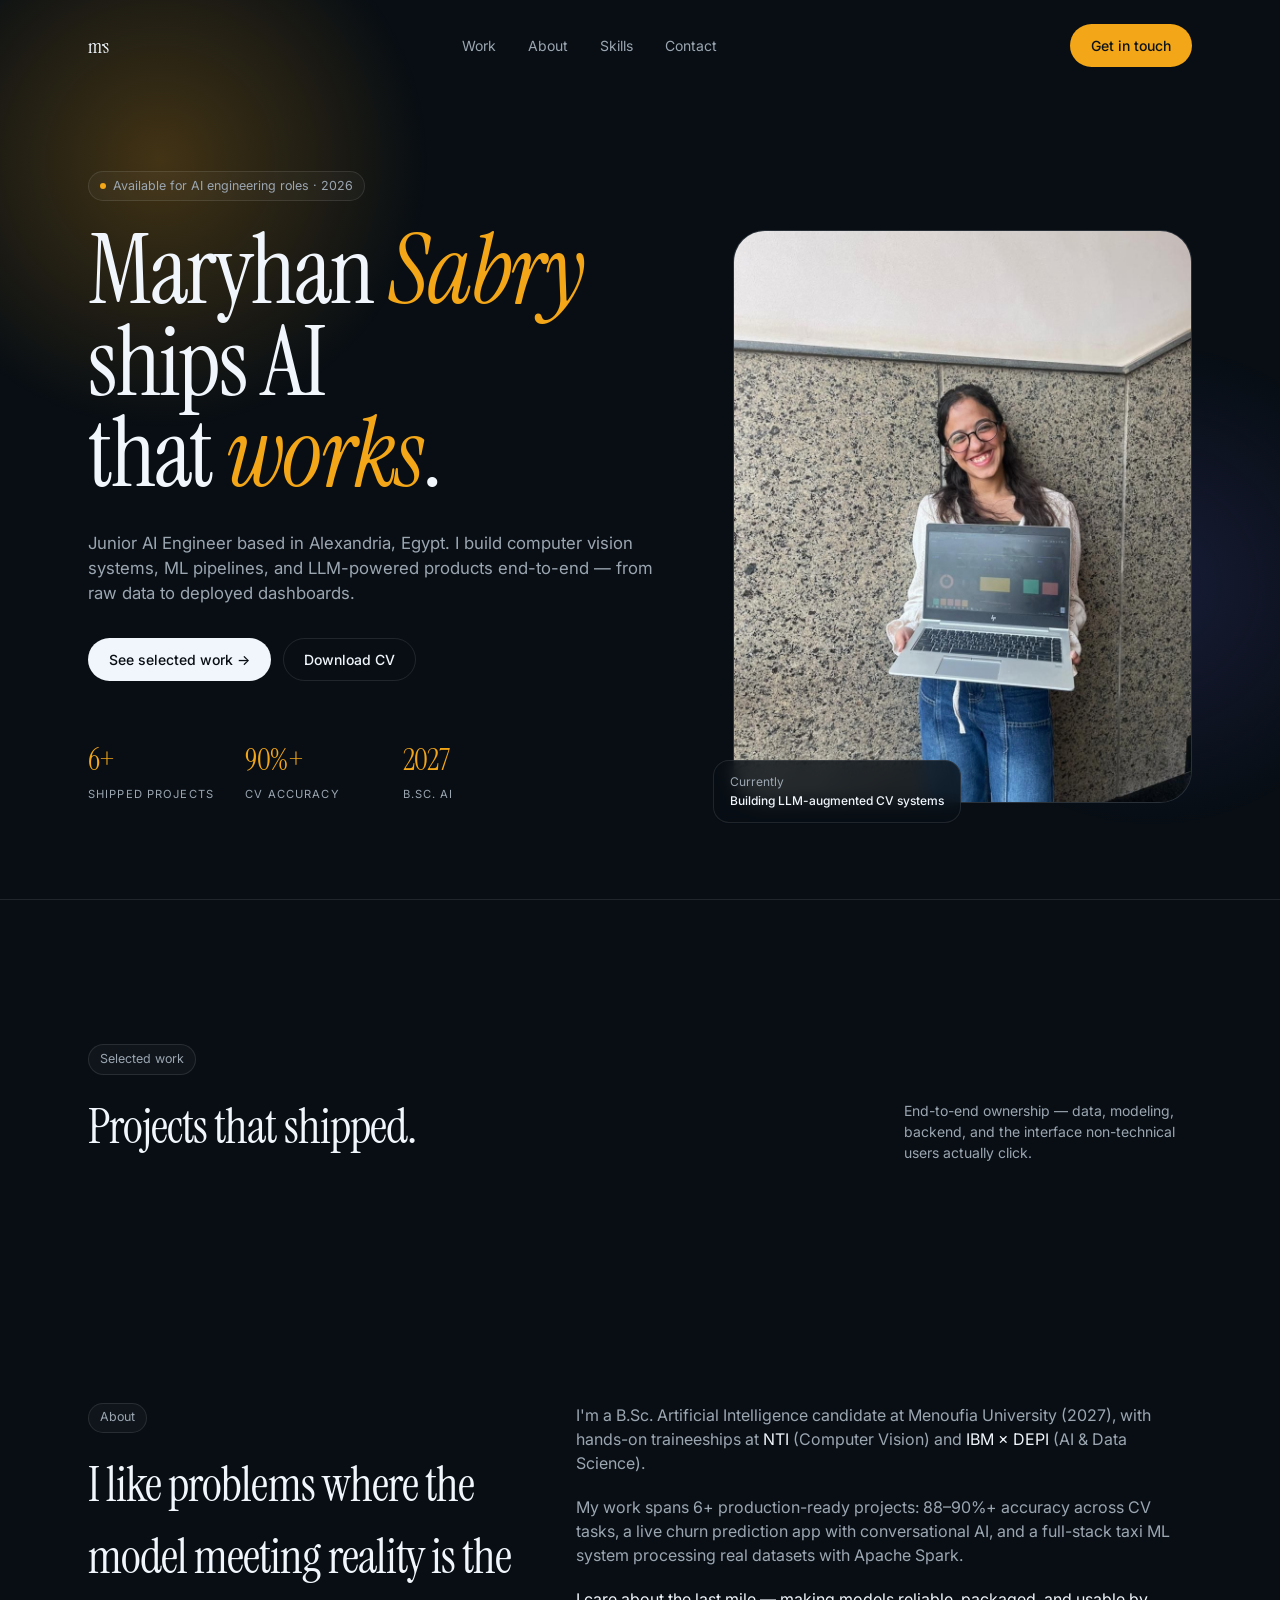
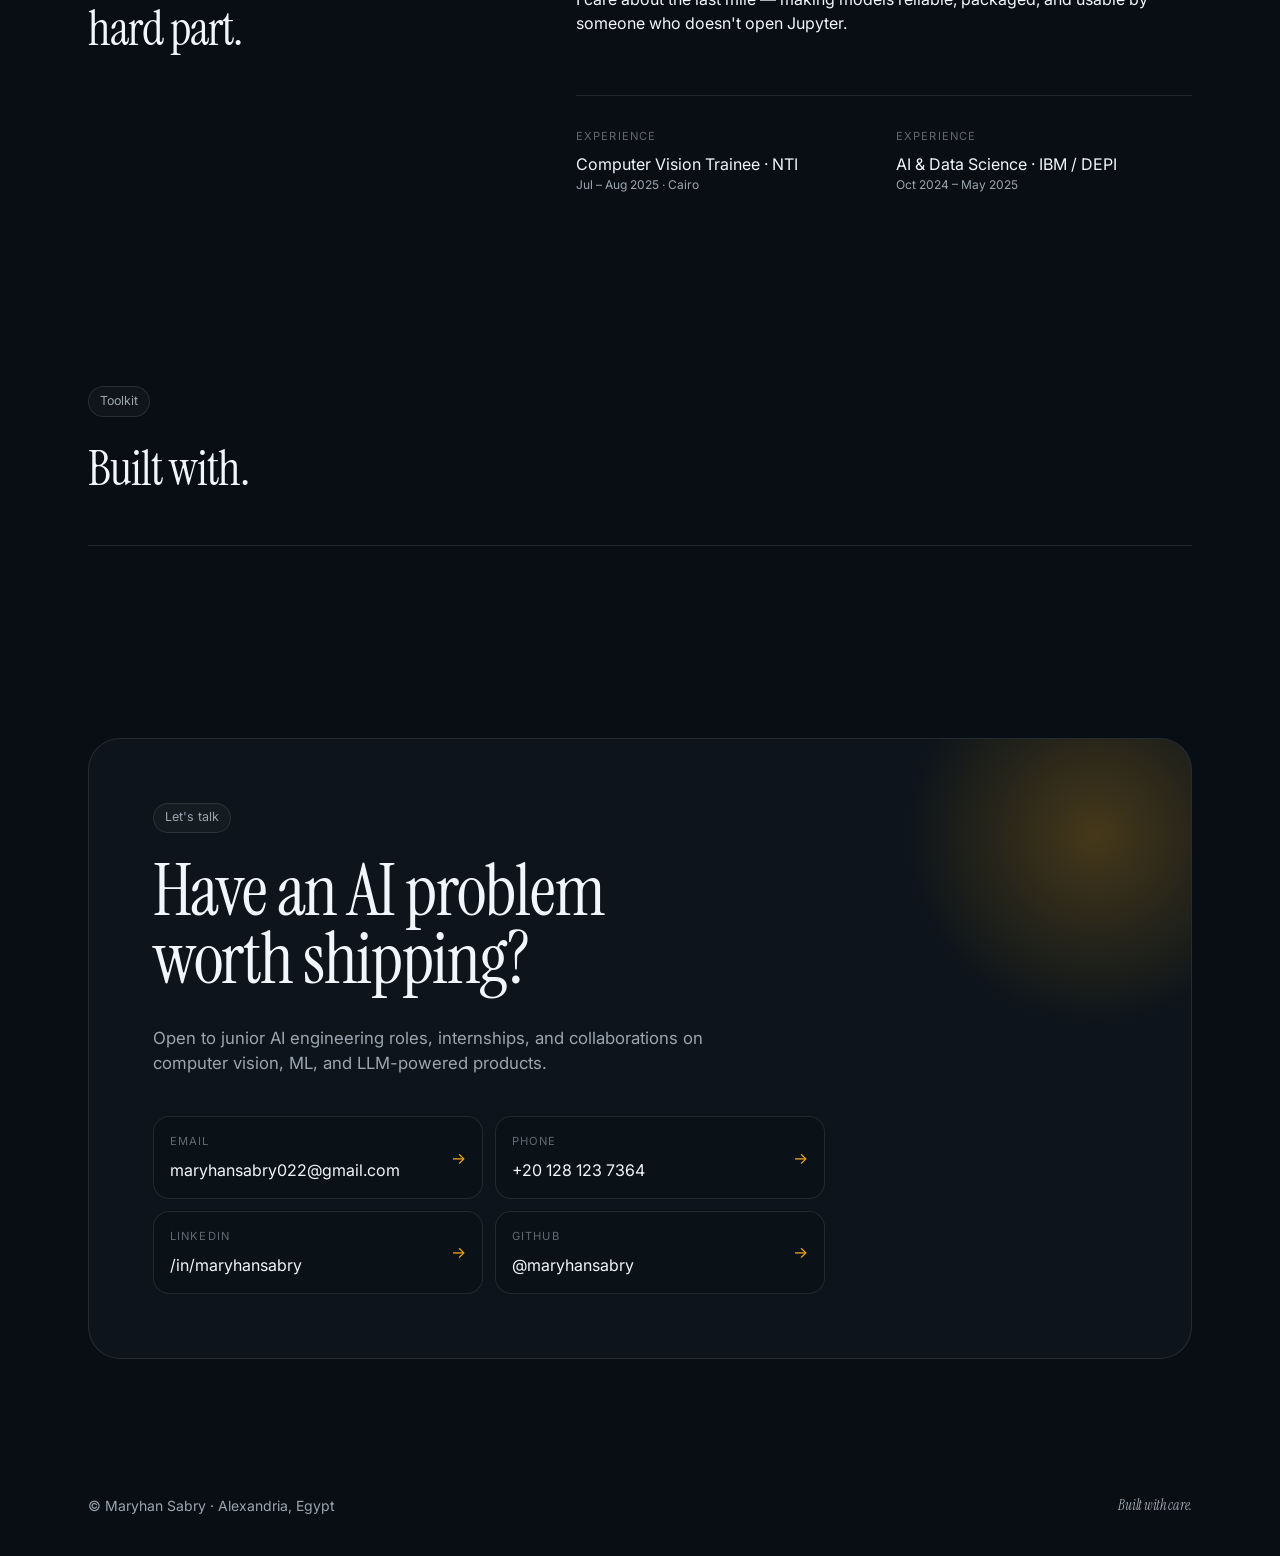
==== index.html @ 32c3037d "Rename index (1).html to index.html" ====
<!DOCTYPE html>
<html lang="en">
<head>
<meta charset="UTF-8" />
<meta name="viewport" content="width=device-width, initial-scale=1" />
<title>Maryhan Sabry — Junior AI Engineer</title>
<meta name="description" content="Portfolio of Maryhan Sabry — Junior AI Engineer. Computer vision, ML pipelines, and LLM-powered applications." />
<link rel="preconnect" href="https://fonts.googleapis.com">
<link rel="preconnect" href="https://fonts.gstatic.com" crossorigin>
<link href="https://fonts.googleapis.com/css2?family=Inter:wght@400;500;600&family=Instrument+Serif:ital@0;1&display=swap" rel="stylesheet">
<link rel="stylesheet" href="styles.css" />
</head>
<body>

<!-- Ambient backdrop -->
<div class="backdrop" aria-hidden="true">
  <div class="glow glow-1"></div>
  <div class="glow glow-2"></div>
</div>

<!-- Nav -->
<header class="nav container">
  <a href="#top" class="logo font-display">m·s</a>
  <nav class="nav-links">
    <a href="#work">Work</a>
    <a href="#about">About</a>
    <a href="#skills">Skills</a>
    <a href="#contact">Contact</a>
  </nav>
  <a href="mailto:maryhansabry022@gmail.com" class="btn btn-accent">Get in touch</a>
</header>

<!-- Hero -->
<section id="top" class="hero container">
  <div class="hero-text">
    <span class="chip"><span class="dot"></span>Available for AI engineering roles · 2026</span>
    <h1 class="font-display display">
      Maryhan <em>Sabry</em><br />
      ships AI<br />
      that <em>works</em>.
    </h1>
    <p class="lead">
      Junior AI Engineer based in Alexandria, Egypt. I build computer vision systems,
      ML pipelines, and LLM-powered products end-to-end — from raw data to deployed dashboards.
    </p>
    <div class="cta-row">
      <a href="#work" class="btn btn-dark">See selected work →</a>
      <a href="#contact" class="btn btn-ghost">Download CV</a>
    </div>
    <dl class="stats">
      <div><dt class="font-display">6+</dt><dd>shipped projects</dd></div>
      <div><dt class="font-display">90%+</dt><dd>CV accuracy</dd></div>
      <div><dt class="font-display">2027</dt><dd>B.Sc. AI</dd></div>
    </dl>
  </div>

  <div class="hero-photo">
    <div class="photo-frame grain">
      <img src="maryhan.jpg" alt="Maryhan Sabry" />
    </div>
    <div class="photo-badge">
      <div class="muted">Currently</div>
      <div class="badge-title">Building LLM-augmented CV systems</div>
    </div>
  </div>
</section>

<!-- Marquee -->
<div class="marquee-wrap hairline">
  <div class="marquee font-display" id="marquee"></div>
</div>

<!-- Work -->
<section id="work" class="container section">
  <div class="section-head">
    <div>
      <div class="chip">Selected work</div>
      <h2 class="font-display h2">Projects that shipped.</h2>
    </div>
    <p class="section-aside">End-to-end ownership — data, modeling, backend, and the interface non-technical users actually click.</p>
  </div>
  <div class="grid-projects" id="projects"></div>
</section>

<!-- About -->
<section id="about" class="container section">
  <div class="about-grid">
    <div>
      <div class="chip">About</div>
      <h2 class="font-display h2">I like problems where the model meeting reality is the hard part.</h2>
    </div>
    <div class="about-text">
      <p>I'm a B.Sc. Artificial Intelligence candidate at Menoufia University (2027), with hands-on traineeships at <span class="fg">NTI</span> (Computer Vision) and <span class="fg">IBM × DEPI</span> (AI &amp; Data Science).</p>
      <p>My work spans 6+ production-ready projects: 88–90%+ accuracy across CV tasks, a live churn prediction app with conversational AI, and a full-stack taxi ML system processing real datasets with Apache Spark.</p>
      <p class="fg">I care about the last mile — making models reliable, packaged, and usable by someone who doesn't open Jupyter.</p>
      <div class="hairline exp-grid">
        <div>
          <div class="kicker">Experience</div>
          <div class="fg mt">Computer Vision Trainee · NTI</div>
          <div class="muted small">Jul – Aug 2025 · Cairo</div>
        </div>
        <div>
          <div class="kicker">Experience</div>
          <div class="fg mt">AI &amp; Data Science · IBM / DEPI</div>
          <div class="muted small">Oct 2024 – May 2025</div>
        </div>
      </div>
    </div>
  </div>
</section>

<!-- Skills -->
<section id="skills" class="container section">
  <div class="chip">Toolkit</div>
  <h2 class="font-display h2">Built with.</h2>
  <div class="hairline skills-list" id="skills-list"></div>
</section>

<!-- Contact -->
<section id="contact" class="container section">
  <div class="contact-card">
    <div class="glow glow-contact" aria-hidden="true"></div>
    <div class="contact-inner">
      <div class="chip">Let's talk</div>
      <h2 class="font-display display-sm">Have an AI problem<br />worth shipping?</h2>
      <p class="lead">Open to junior AI engineering roles, internships, and collaborations on computer vision, ML, and LLM-powered products.</p>
      <div class="contact-grid">
        <a href="mailto:maryhansabry022@gmail.com" class="contact-item">
          <div><div class="kicker">Email</div><div class="mt fg">maryhansabry022@gmail.com</div></div><span class="arrow">→</span>
        </a>
        <a href="tel:+201281237364" class="contact-item">
          <div><div class="kicker">Phone</div><div class="mt fg">+20 128 123 7364</div></div><span class="arrow">→</span>
        </a>
        <a href="#" class="contact-item">
          <div><div class="kicker">LinkedIn</div><div class="mt fg">/in/maryhansabry</div></div><span class="arrow">→</span>
        </a>
        <a href="#" class="contact-item">
          <div><div class="kicker">GitHub</div><div class="mt fg">@maryhansabry</div></div><span class="arrow">→</span>
        </a>
      </div>
    </div>
  </div>
</section>

<footer class="container footer">
  <div id="year-line">© Maryhan Sabry · Alexandria, Egypt</div>
  <div class="font-display"><em>Built with care.</em></div>
</footer>

<script src="script.js"></script>
</body>
</html>
---- styles.css ----
:root {
  --background: oklch(0.16 0.015 250);
  --surface: oklch(0.21 0.02 250);
  --foreground: oklch(0.97 0.01 250);
  --muted: oklch(0.27 0.02 250);
  --muted-foreground: oklch(0.72 0.02 250);
  --accent: oklch(0.78 0.16 75);
  --accent-foreground: oklch(0.18 0.02 250);
  --border: oklch(1 0 0 / 10%);
  --font-display: "Instrument Serif", ui-serif, Georgia, serif;
  --font-sans: "Inter", ui-sans-serif, system-ui, sans-serif;
}

* { box-sizing: border-box; margin: 0; padding: 0; border-color: var(--border); }
html { scroll-behavior: smooth; }
body {
  background: var(--background);
  color: var(--foreground);
  font-family: var(--font-sans);
  -webkit-font-smoothing: antialiased;
  font-size: 16px;
  line-height: 1.5;
  overflow-x: hidden;
}
a { color: inherit; text-decoration: none; }
img { display: block; max-width: 100%; }
em { font-style: italic; }
::selection { background: var(--accent); color: var(--accent-foreground); }

.font-display { font-family: var(--font-display); font-weight: 400; letter-spacing: -0.02em; }
.fg { color: var(--foreground); }
.muted { color: var(--muted-foreground); }
.small { font-size: 0.75rem; }
.mt { margin-top: 0.5rem; }
.kicker { font-size: 0.7rem; text-transform: uppercase; letter-spacing: 0.1em; color: oklch(0.72 0.02 250 / 0.6); }
.hairline { border-top: 1px solid var(--border); }

.container { max-width: 72rem; margin: 0 auto; padding-left: 1.5rem; padding-right: 1.5rem; }

/* Backdrop glows */
.backdrop { position: fixed; inset: 0; z-index: -1; pointer-events: none; }
.glow { position: absolute; border-radius: 9999px; }
.glow-1 {
  top: -10rem; left: -10rem; width: 40rem; height: 40rem;
  background: radial-gradient(60% 60% at 50% 50%, oklch(0.78 0.16 75 / 0.25), transparent 70%);
}
.glow-2 {
  top: 33%; right: -10rem; width: 36rem; height: 36rem;
  background: radial-gradient(60% 60% at 50% 50%, oklch(0.55 0.18 280 / 0.18), transparent 70%);
}

/* Nav */
.nav { display: flex; align-items: center; justify-content: space-between; padding-top: 1.5rem; padding-bottom: 1.5rem; }
.logo { font-size: 1.25rem; }
.nav-links { display: none; gap: 2rem; font-size: 0.875rem; color: var(--muted-foreground); }
.nav-links a:hover { color: var(--foreground); transition: color .2s; }
@media (min-width: 768px) { .nav-links { display: flex; } }

/* Buttons */
.btn { display: inline-flex; align-items: center; gap: .4rem; padding: 0.625rem 1.25rem; border-radius: 9999px; font-size: 0.875rem; font-weight: 500; transition: all .2s; border: 1px solid transparent; cursor: pointer; }
.btn-accent { background: var(--accent); color: var(--accent-foreground); }
.btn-accent:hover { opacity: 0.9; }
.btn-dark { background: var(--foreground); color: var(--background); }
.btn-dark:hover { opacity: 0.9; }
.btn-ghost { border-color: var(--border); color: var(--foreground); }
.btn-ghost:hover { background: var(--muted); }

/* Chip */
.chip {
  display: inline-flex; align-items: center; gap: 0.4rem;
  padding: 0.3rem 0.7rem; border: 1px solid var(--border);
  border-radius: 9999px; font-size: 0.78rem; color: var(--muted-foreground);
  background: oklch(1 0 0 / 3%);
}
.dot { width: 6px; height: 6px; border-radius: 9999px; background: var(--accent); }

/* Hero */
.hero { display: grid; gap: 3rem; padding-top: 3rem; padding-bottom: 6rem; }
@media (min-width: 768px) {
  .hero { grid-template-columns: 1.3fr 1fr; align-items: end; padding-top: 5rem; }
}
.display {
  font-size: clamp(3rem, 8vw, 6rem);
  line-height: 0.95;
  margin-top: 1.5rem;
}
.display em { color: var(--accent); }
.display-sm { font-size: clamp(2.5rem, 6vw, 4.5rem); line-height: 0.95; margin-top: 1.5rem; }
.lead { margin-top: 2rem; max-width: 36rem; font-size: 1.05rem; color: var(--muted-foreground); }
.cta-row { display: flex; flex-wrap: wrap; gap: 0.75rem; margin-top: 2rem; }
.stats { display: grid; grid-template-columns: repeat(3, 1fr); gap: 1.5rem; margin-top: 3.5rem; max-width: 28rem; }
.stats dt { font-size: 1.875rem; color: var(--accent); }
.stats dd { margin-top: 0.25rem; font-size: 0.7rem; text-transform: uppercase; letter-spacing: 0.1em; color: var(--muted-foreground); }

/* Hero photo */
.hero-photo { position: relative; }
.photo-frame {
  position: relative; overflow: hidden;
  border-radius: 2rem; border: 1px solid var(--border);
  background: var(--surface);
}
.photo-frame img { aspect-ratio: 4 / 5; width: 100%; object-fit: cover; }
.grain::before {
  content: ""; position: absolute; inset: 0;
  background-image: url("data:image/svg+xml;utf8,<svg xmlns='http://www.w3.org/2000/svg' width='160' height='160'><filter id='n'><feTurbulence type='fractalNoise' baseFrequency='0.9' numOctaves='2'/><feColorMatrix values='0 0 0 0 0  0 0 0 0 0  0 0 0 0 0  0 0 0 0.6 0'/></filter><rect width='100%25' height='100%25' filter='url(%23n)' opacity='0.5'/></svg>");
  opacity: 0.06; pointer-events: none; mix-blend-mode: overlay;
}
.photo-badge {
  position: absolute; bottom: -1.25rem; left: -1.25rem;
  border: 1px solid var(--border); border-radius: 1rem;
  background: oklch(0.16 0.015 250 / 0.8); backdrop-filter: blur(8px);
  padding: 0.75rem 1rem; font-size: 0.75rem;
}
.badge-title { margin-top: 0.1rem; font-weight: 500; }

/* Marquee */
.marquee-wrap { overflow: hidden; padding: 1.5rem 0; }
.marquee { display: flex; gap: 3rem; width: max-content; white-space: nowrap; font-size: 1.5rem; color: var(--muted-foreground); animation: marquee 40s linear infinite; }
.marquee .sep { color: var(--accent); }
@keyframes marquee { from { transform: translateX(0); } to { transform: translateX(-50%); } }

/* Sections */
.section { padding-top: 6rem; padding-bottom: 6rem; }
.h2 { font-size: clamp(2rem, 4vw, 3rem); margin-top: 1rem; }
.section-head { display: flex; align-items: flex-end; justify-content: space-between; gap: 2rem; }
.section-aside { display: none; max-width: 18rem; font-size: 0.875rem; color: var(--muted-foreground); }
@media (min-width: 768px) { .section-aside { display: block; } }

/* Projects */
.grid-projects { display: grid; gap: 1rem; margin-top: 3rem; }
@media (min-width: 768px) { .grid-projects { grid-template-columns: 1fr 1fr; } }
.project {
  position: relative; overflow: hidden; border-radius: 1.5rem;
  border: 1px solid var(--border); background: oklch(0.21 0.02 250 / 0.6);
  padding: 1.75rem; transition: all .25s;
}
.project:hover { border-color: oklch(0.78 0.16 75 / 0.4); background: var(--surface); }
.project-head { display: flex; align-items: flex-start; justify-content: space-between; gap: 1rem; }
.project-num { font-family: var(--font-display); font-size: 1.875rem; color: oklch(0.72 0.02 250 / 0.4); }
.project-title { font-family: var(--font-display); letter-spacing: -0.02em; margin-top: 1.5rem; font-size: 1.5rem; line-height: 1.3; }
.project-blurb { margin-top: 0.75rem; font-size: 0.875rem; color: var(--muted-foreground); }
.stack { display: flex; flex-wrap: wrap; gap: 0.5rem; margin-top: 1.5rem; }
.stack span { background: var(--muted); border-radius: 0.375rem; padding: 0.25rem 0.5rem; font-size: 11px; text-transform: uppercase; letter-spacing: 0.08em; color: var(--muted-foreground); }

/* About */
.about-grid { display: grid; gap: 3rem; }
@media (min-width: 768px) { .about-grid { grid-template-columns: 1fr 1.4fr; } }
.about-text { display: flex; flex-direction: column; gap: 1.25rem; color: var(--muted-foreground); }
.exp-grid { display: grid; grid-template-columns: 1fr 1fr; gap: 1.5rem; padding-top: 2rem; margin-top: 2.5rem; }

/* Skills */
.skills-list { margin-top: 2.5rem; }
.skill-row { display: grid; gap: 1rem; padding: 1.5rem 0; border-bottom: 1px solid var(--border); }
.skill-row:last-child { border-bottom: none; }
@media (min-width: 768px) { .skill-row { grid-template-columns: 220px 1fr; align-items: center; } }
.skill-cat { font-family: var(--font-display); font-size: 1.25rem; }
.skill-tags { display: flex; flex-wrap: wrap; gap: 0.5rem; }
.skill-tags span { border: 1px solid var(--border); border-radius: 9999px; padding: 0.25rem 0.75rem; font-size: 0.875rem; color: var(--muted-foreground); transition: all .2s; }
.skill-tags span:hover { border-color: oklch(0.78 0.16 75 / 0.5); color: var(--foreground); }

/* Contact */
.contact-card { position: relative; overflow: hidden; border-radius: 2rem; border: 1px solid var(--border); background: oklch(0.21 0.02 250 / 0.6); padding: 2.5rem; }
@media (min-width: 768px) { .contact-card { padding: 4rem; } }
.glow-contact { top: -8rem; right: -8rem; width: 28rem; height: 28rem; background: radial-gradient(60% 60% at 50% 50%, oklch(0.78 0.16 75 / 0.25), transparent 70%); position: absolute; border-radius: 9999px; }
.contact-inner { position: relative; }
.contact-grid { display: grid; gap: 0.75rem; margin-top: 2.5rem; max-width: 42rem; }
@media (min-width: 640px) { .contact-grid { grid-template-columns: 1fr 1fr; } }
.contact-item { display: flex; align-items: center; justify-content: space-between; border: 1px solid var(--border); border-radius: 1rem; padding: 1rem; background: oklch(0.16 0.015 250 / 0.4); transition: all .2s; }
.contact-item:hover { border-color: oklch(0.78 0.16 75 / 0.5); }
.contact-item .arrow { color: var(--accent); transition: transform .2s; }
.contact-item:hover .arrow { transform: translateX(4px); }

/* Footer */
.footer { display: flex; flex-direction: column; align-items: flex-start; justify-content: space-between; gap: 1rem; padding-top: 2.5rem; padding-bottom: 2.5rem; font-size: 0.875rem; color: var(--muted-foreground); }
@media (min-width: 768px) { .footer { flex-direction: row; align-items: center; } }
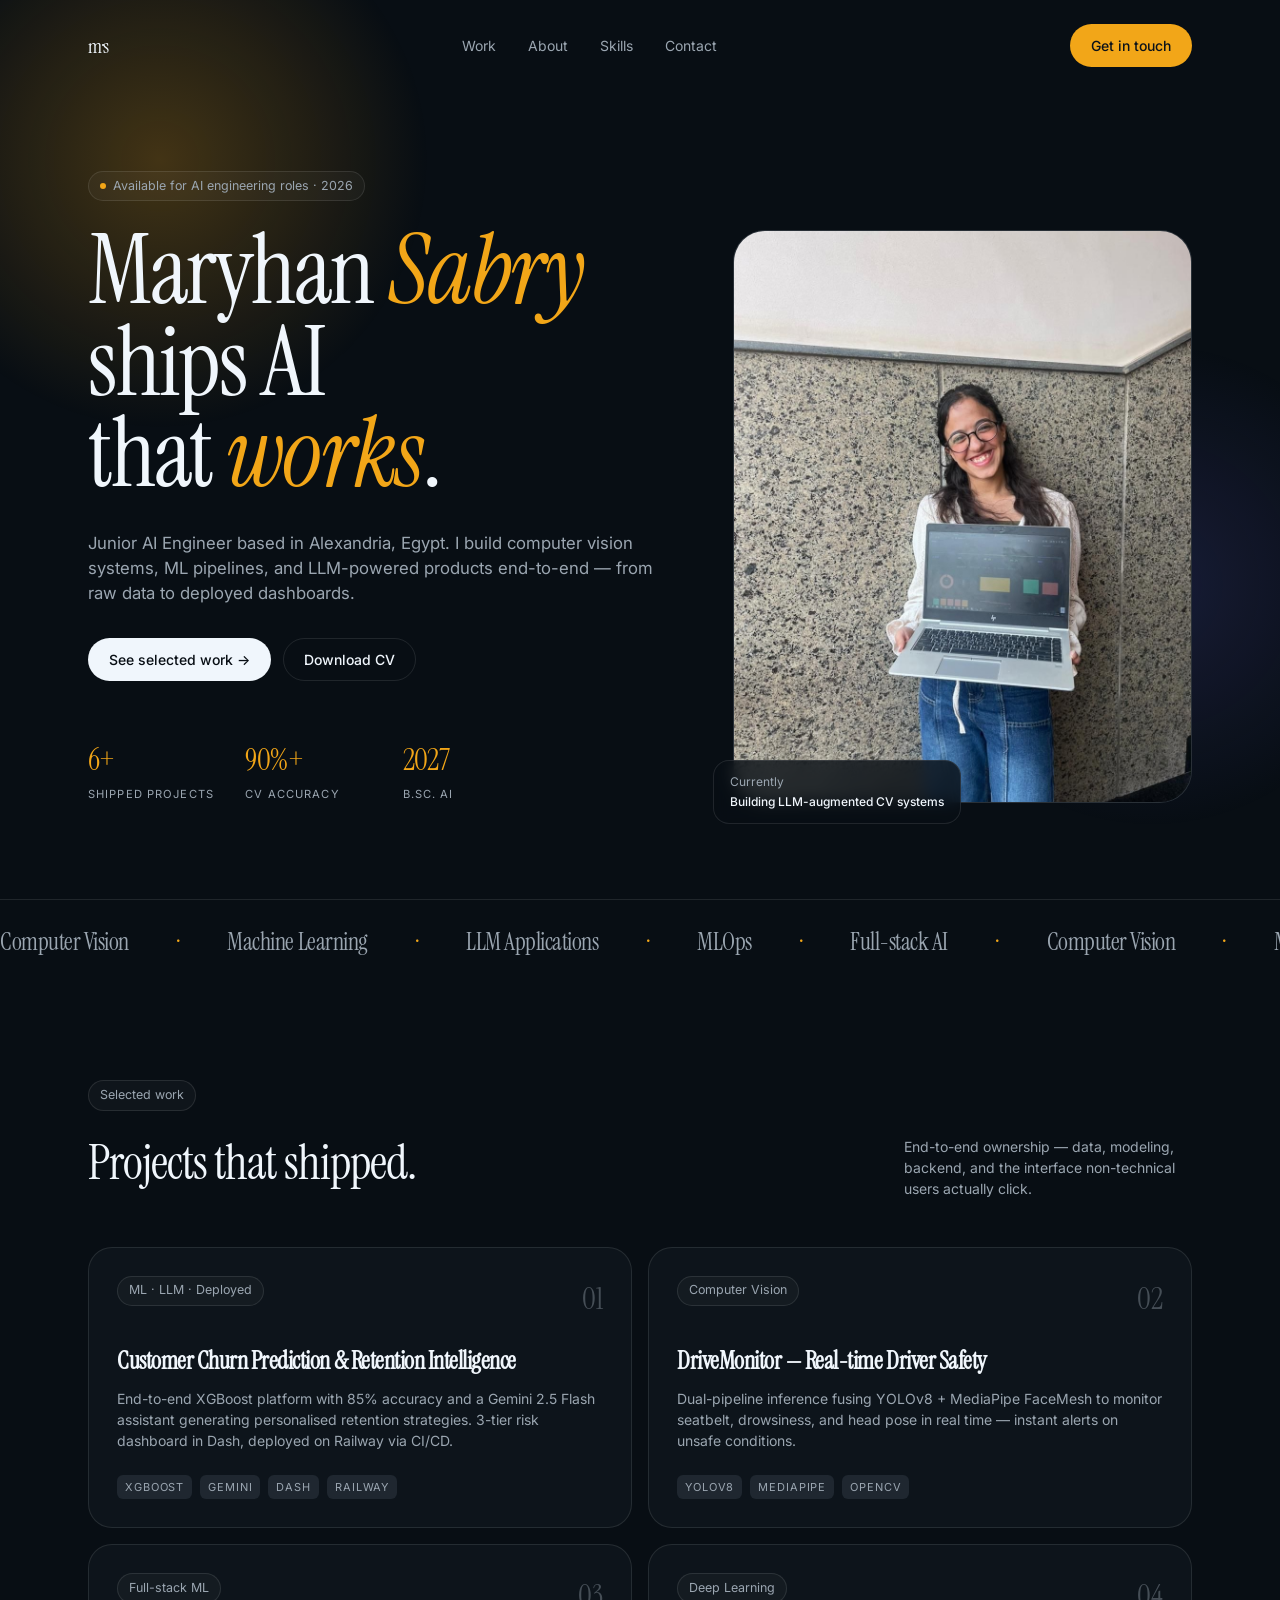
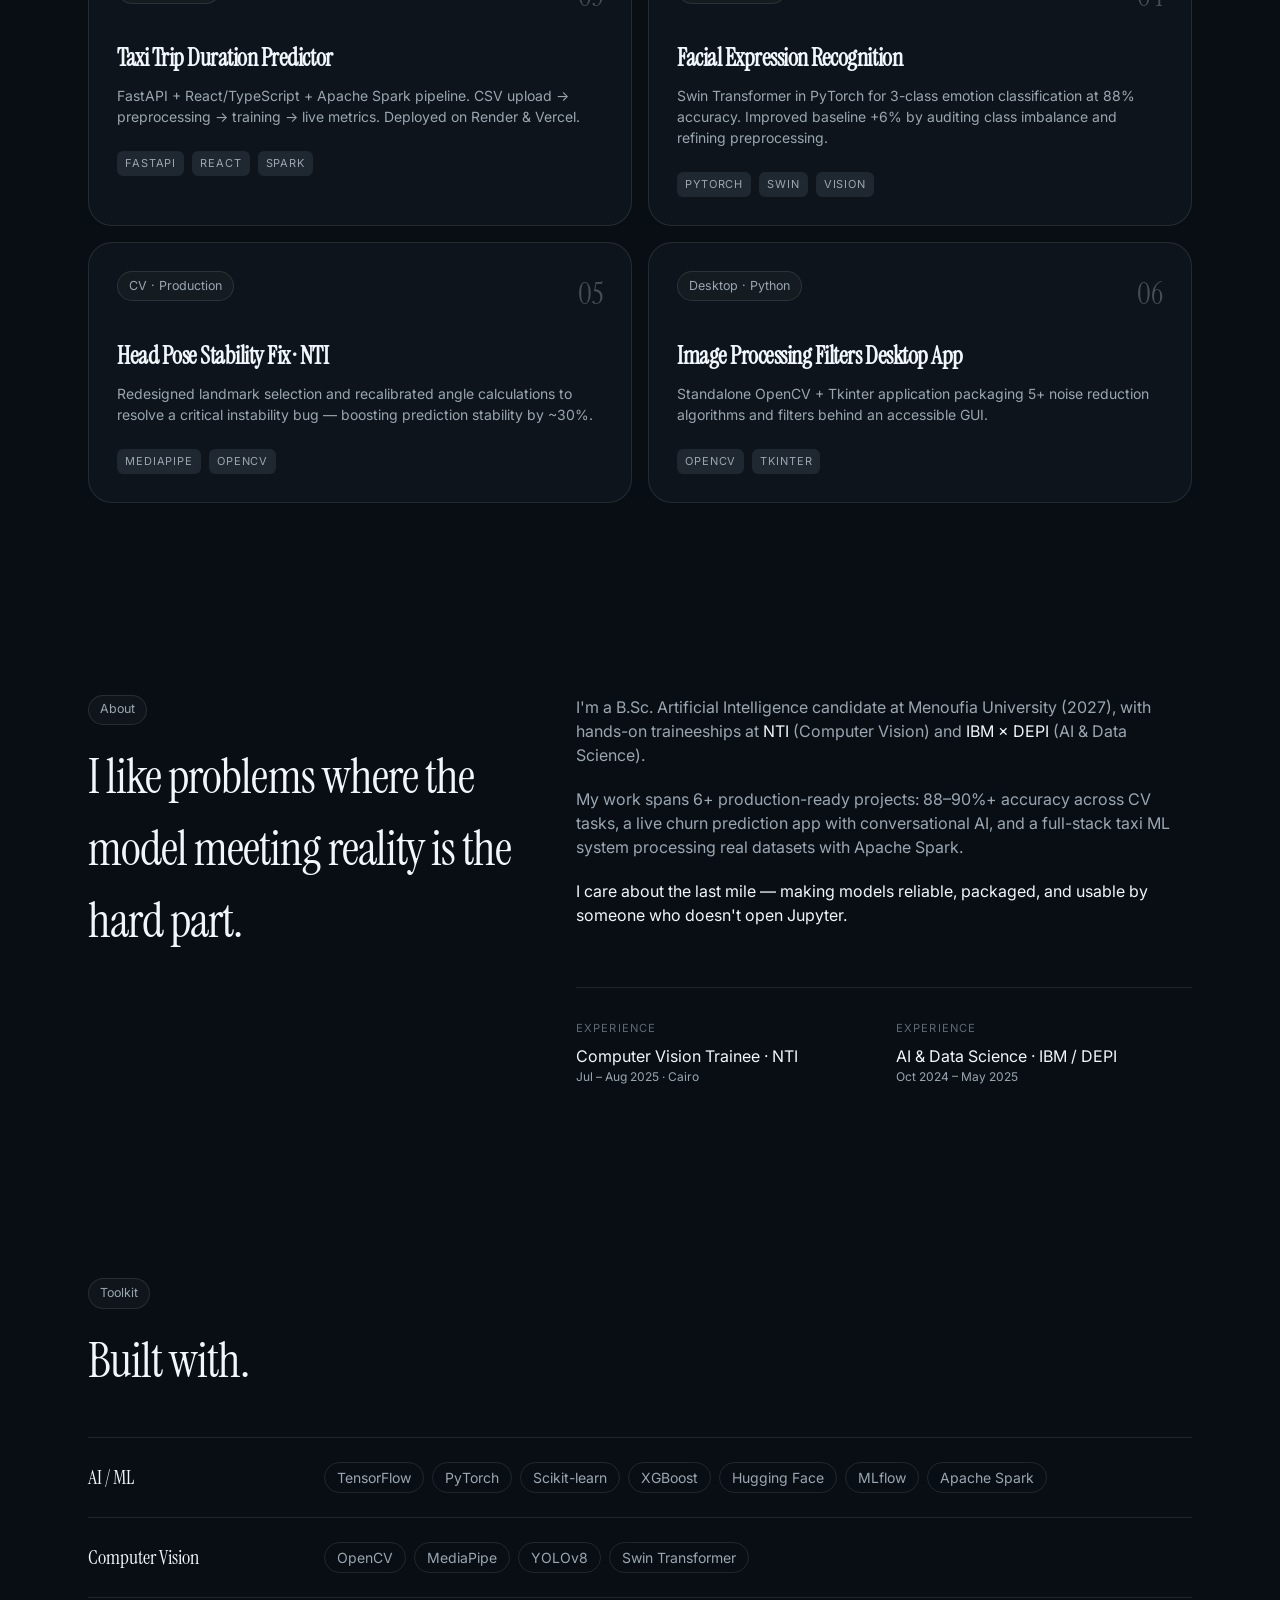
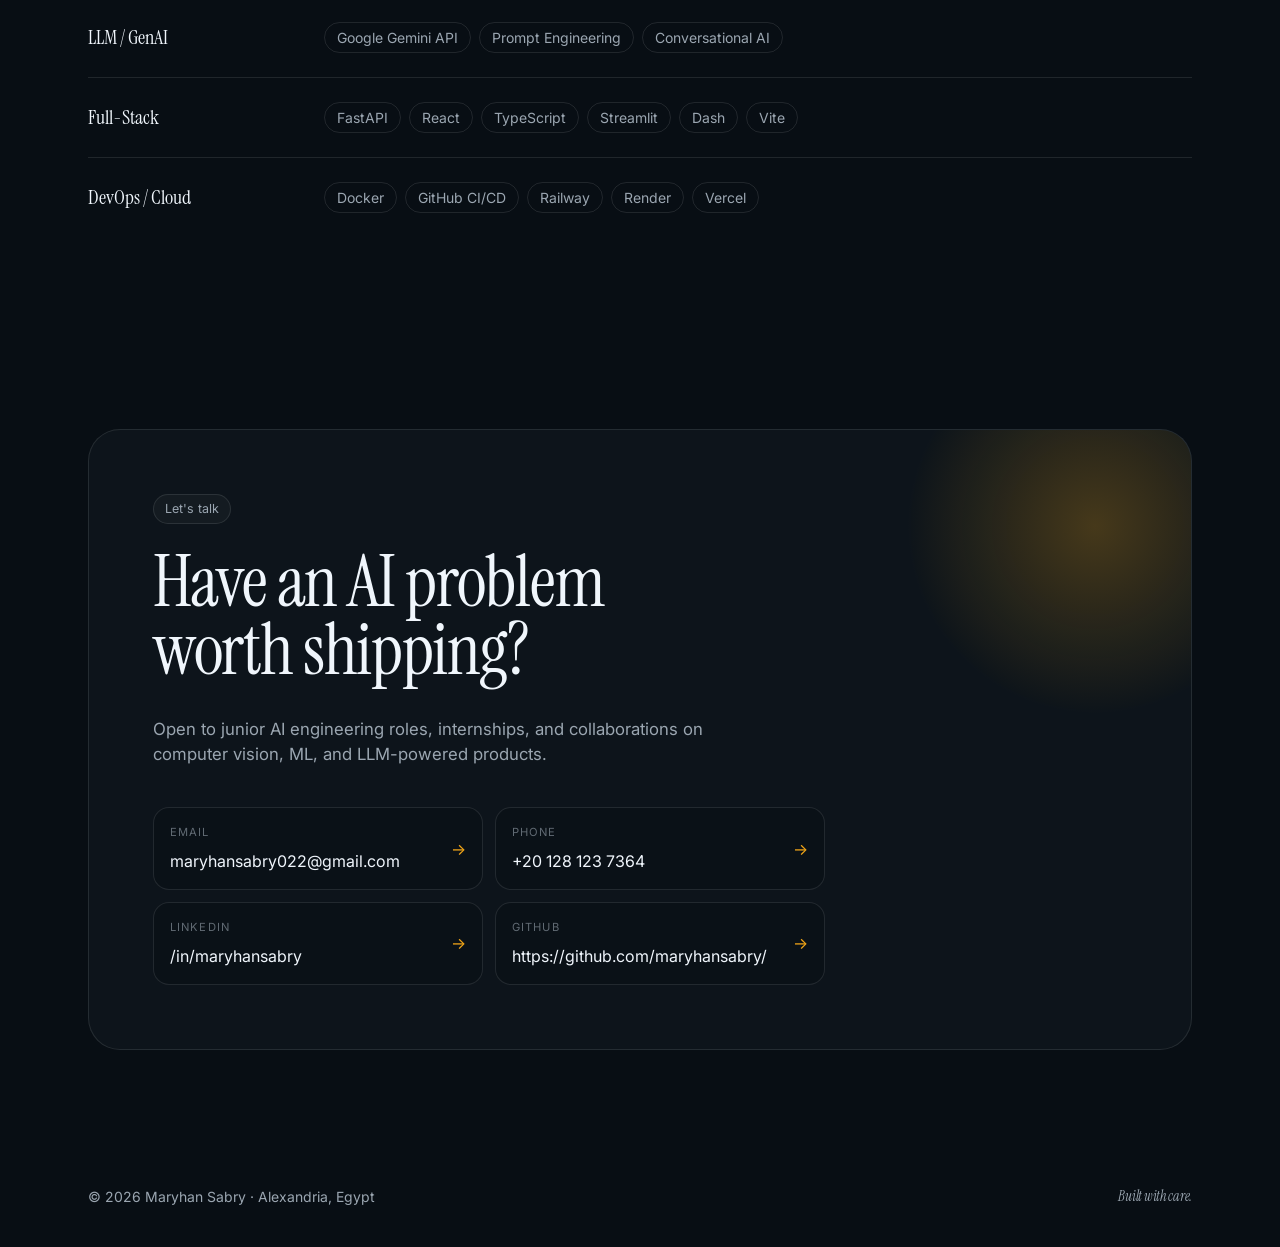
==== commit 3e1fcdfa: "Update GitHub link in contact section" ====
--- a/index.html
+++ b/index.html
@@ -135,7 +135,7 @@
           <div><div class="kicker">LinkedIn</div><div class="mt fg">/in/maryhansabry</div></div><span class="arrow">→</span>
         </a>
         <a href="#" class="contact-item">
-          <div><div class="kicker">GitHub</div><div class="mt fg">@maryhansabry</div></div><span class="arrow">→</span>
+          <div><div class="kicker">GitHub</div><div class="mt fg">https://github.com/maryhansabry/</div></div><span class="arrow">→</span>
         </a>
       </div>
     </div>
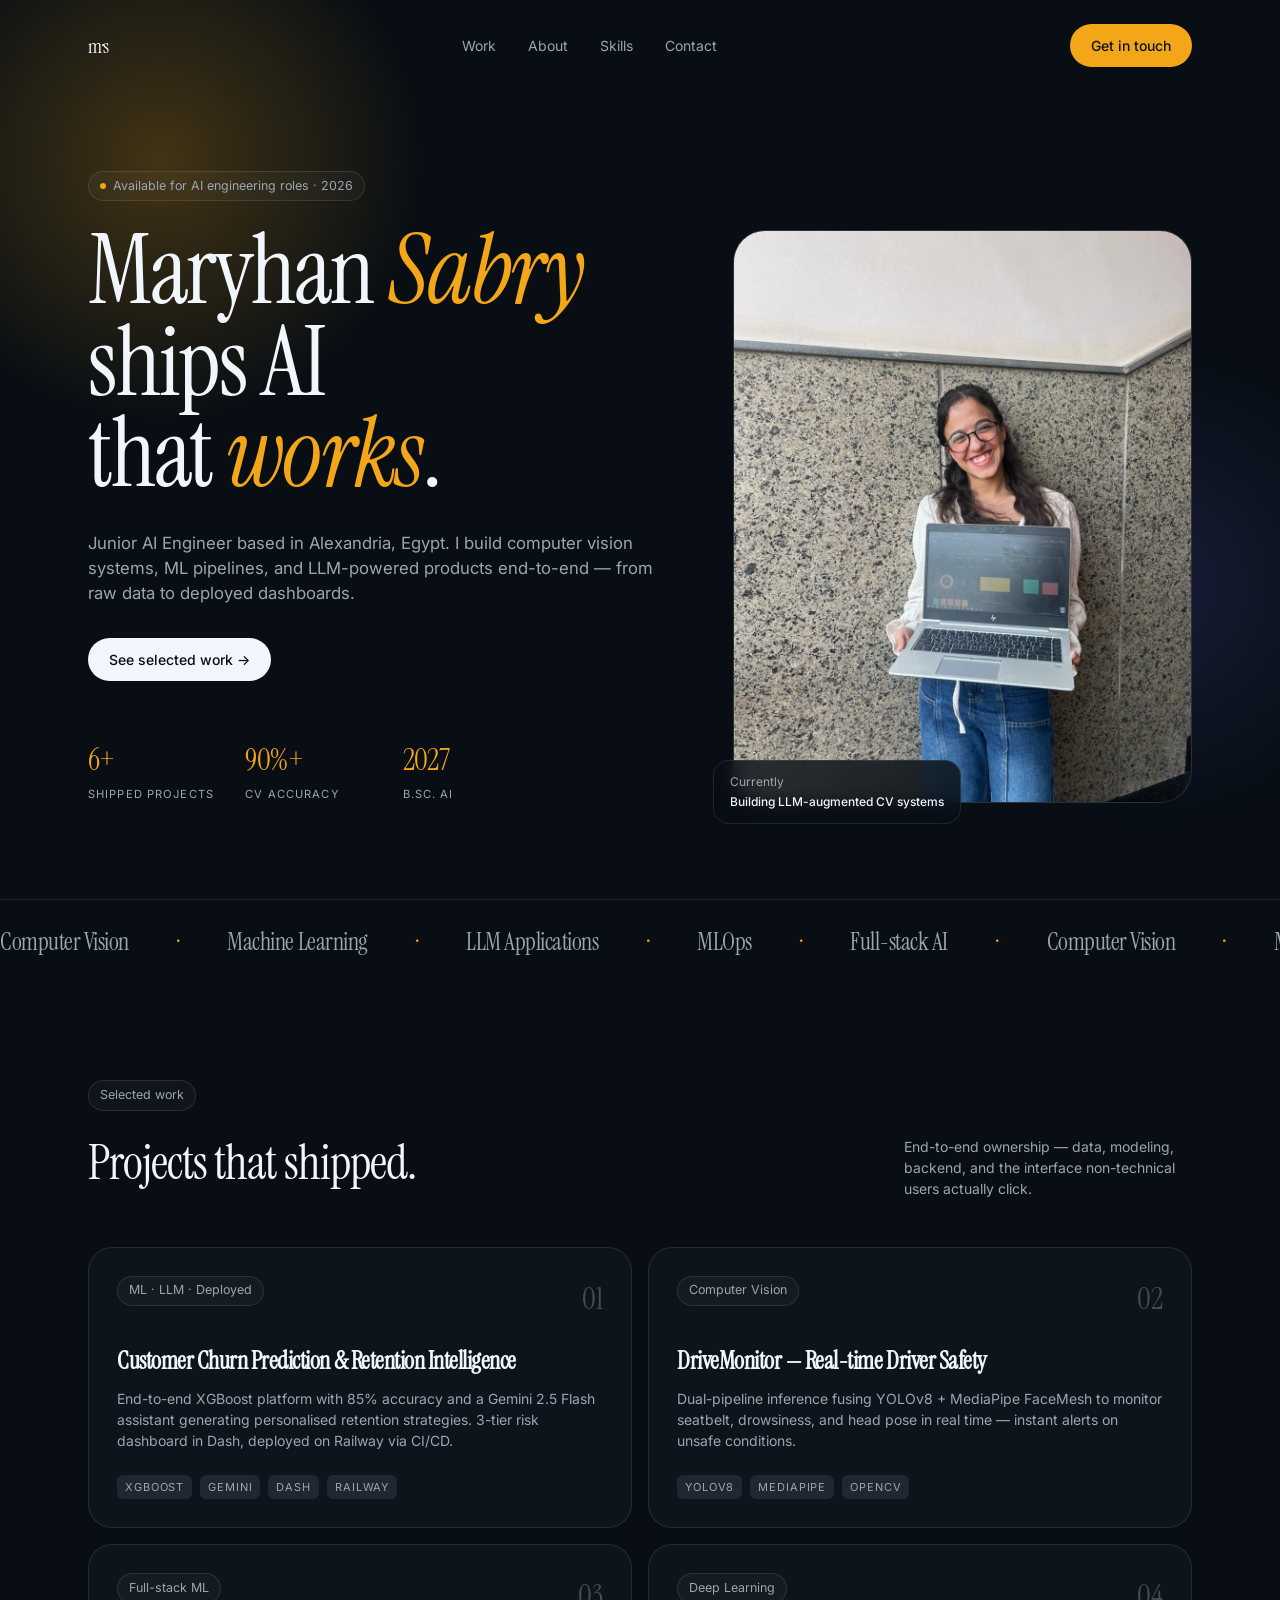
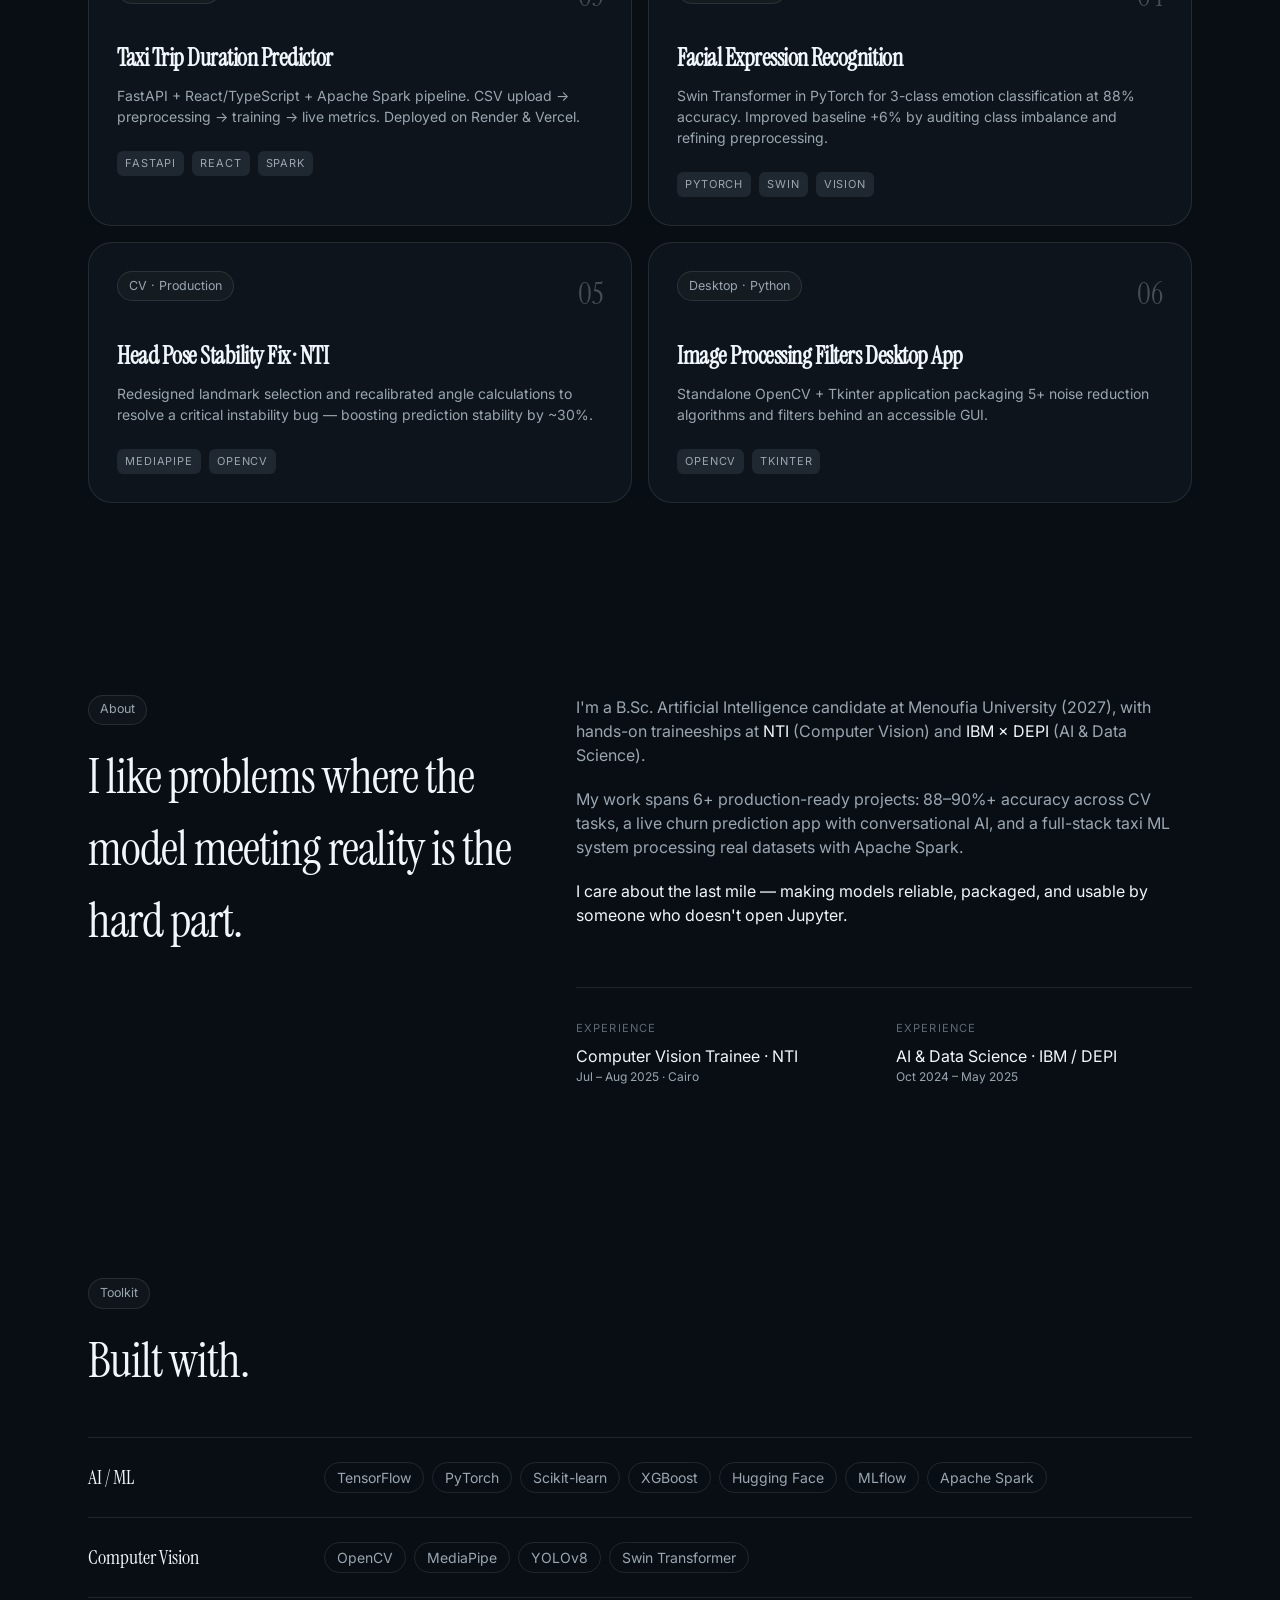
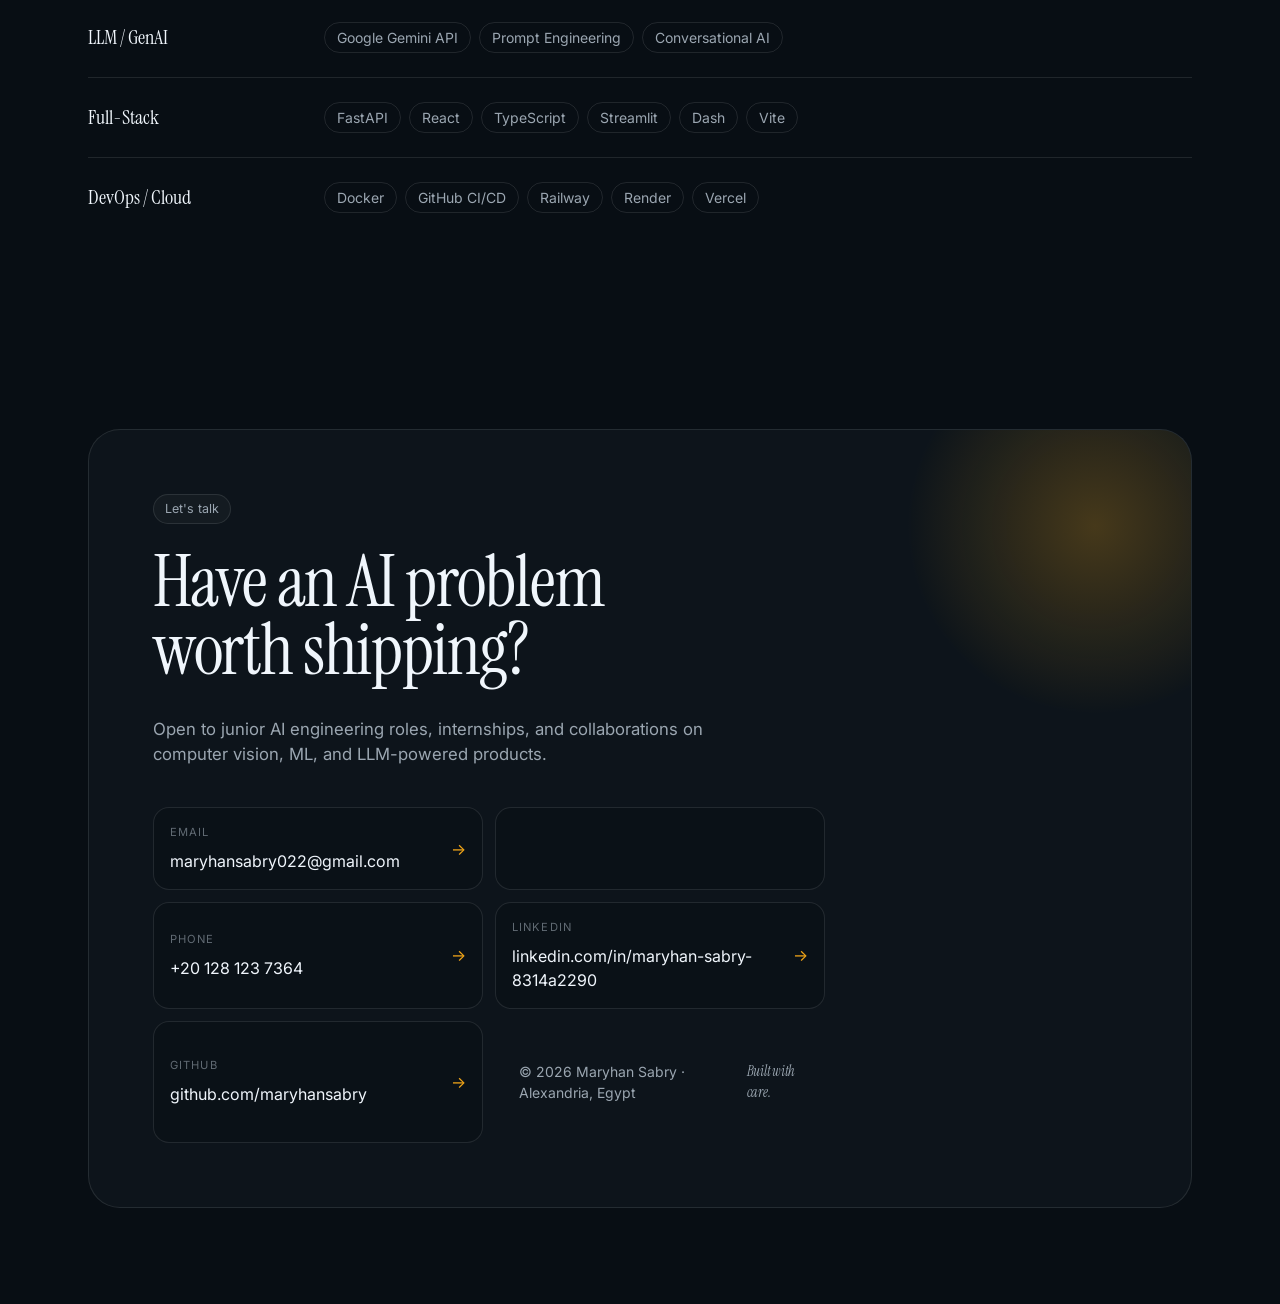
==== commit 82b0126e: "Update contact section with new links Added contact links for WhatsApp, LinkedIn, and GitHub." ====
--- a/index.html
+++ b/index.html
@@ -45,7 +45,7 @@
     </p>
     <div class="cta-row">
       <a href="#work" class="btn btn-dark">See selected work →</a>
-      <a href="#contact" class="btn btn-ghost">Download CV</a>
+      <!-- <a href="#contact" class="btn btn-ghost"></a> -->
     </div>
     <dl class="stats">
       <div><dt class="font-display">6+</dt><dd>shipped projects</dd></div>
@@ -129,18 +129,29 @@
           <div><div class="kicker">Email</div><div class="mt fg">maryhansabry022@gmail.com</div></div><span class="arrow">→</span>
         </a>
         <a href="tel:+201281237364" class="contact-item">
-          <div><div class="kicker">Phone</div><div class="mt fg">+20 128 123 7364</div></div><span class="arrow">→</span>
-        </a>
-        <a href="#" class="contact-item">
-          <div><div class="kicker">LinkedIn</div><div class="mt fg">/in/maryhansabry</div></div><span class="arrow">→</span>
-        </a>
-        <a href="#" class="contact-item">
-          <div><div class="kicker">GitHub</div><div class="mt fg">https://github.com/maryhansabry/</div></div><span class="arrow">→</span>
-        </a>
-      </div>
-    </div>
+<a href="https://wa.me/qr/5JEZKEANE3GCG1" target="_blank" class="contact-item">
+  <div>
+    <div class="kicker">Phone</div>
+    <div class="mt fg">+20 128 123 7364</div>
   </div>
-</section>
+  <span class="arrow">→</span>
+</a>
+
+<a href="https://www.linkedin.com/in/maryhan-sabry-8314a2290/" target="_blank" class="contact-item">
+  <div>
+    <div class="kicker">LinkedIn</div>
+    <div class="mt fg">linkedin.com/in/maryhan-sabry-8314a2290</div>
+  </div>
+  <span class="arrow">→</span>
+</a>
+
+<a href="https://github.com/maryhansabry/" target="_blank" class="contact-item">
+  <div>
+    <div class="kicker">GitHub</div>
+    <div class="mt fg">github.com/maryhansabry</div>
+  </div>
+  <span class="arrow">→</span>
+</a>
 
 <footer class="container footer">
   <div id="year-line">© Maryhan Sabry · Alexandria, Egypt</div>
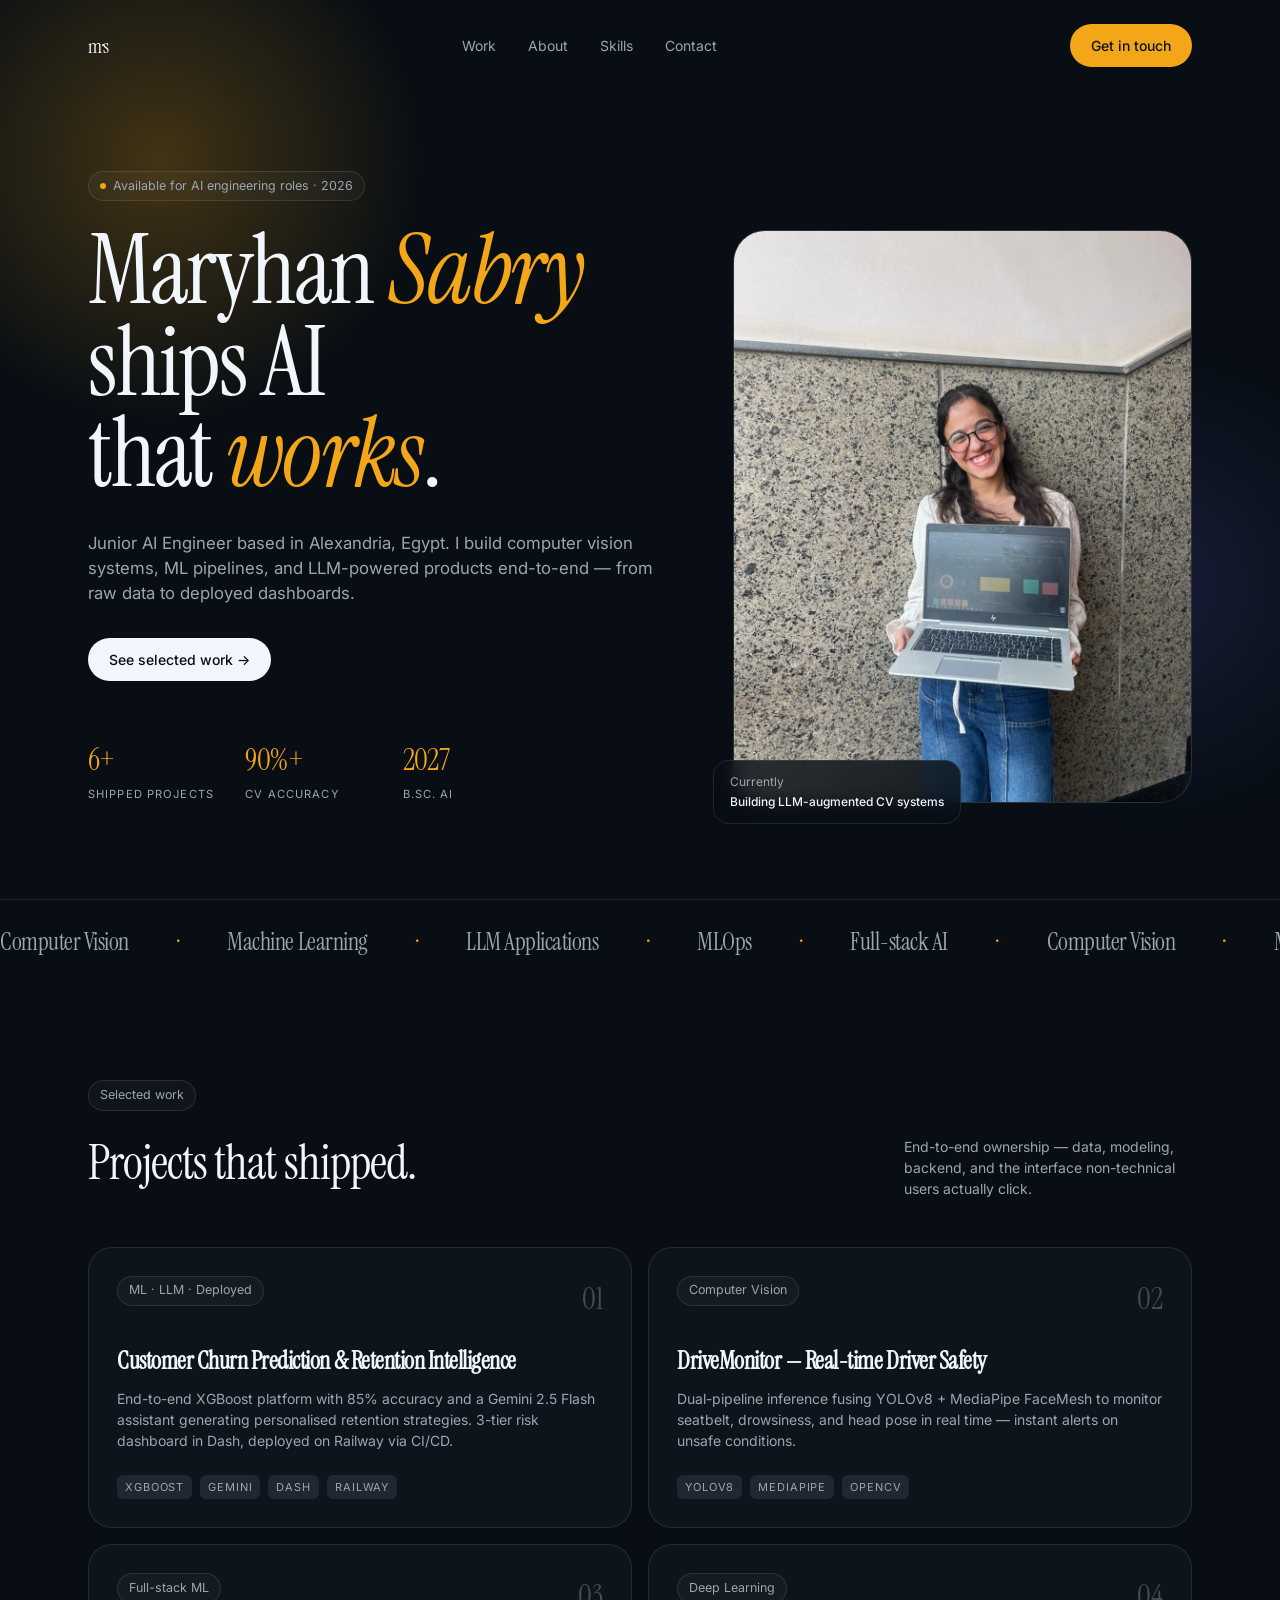
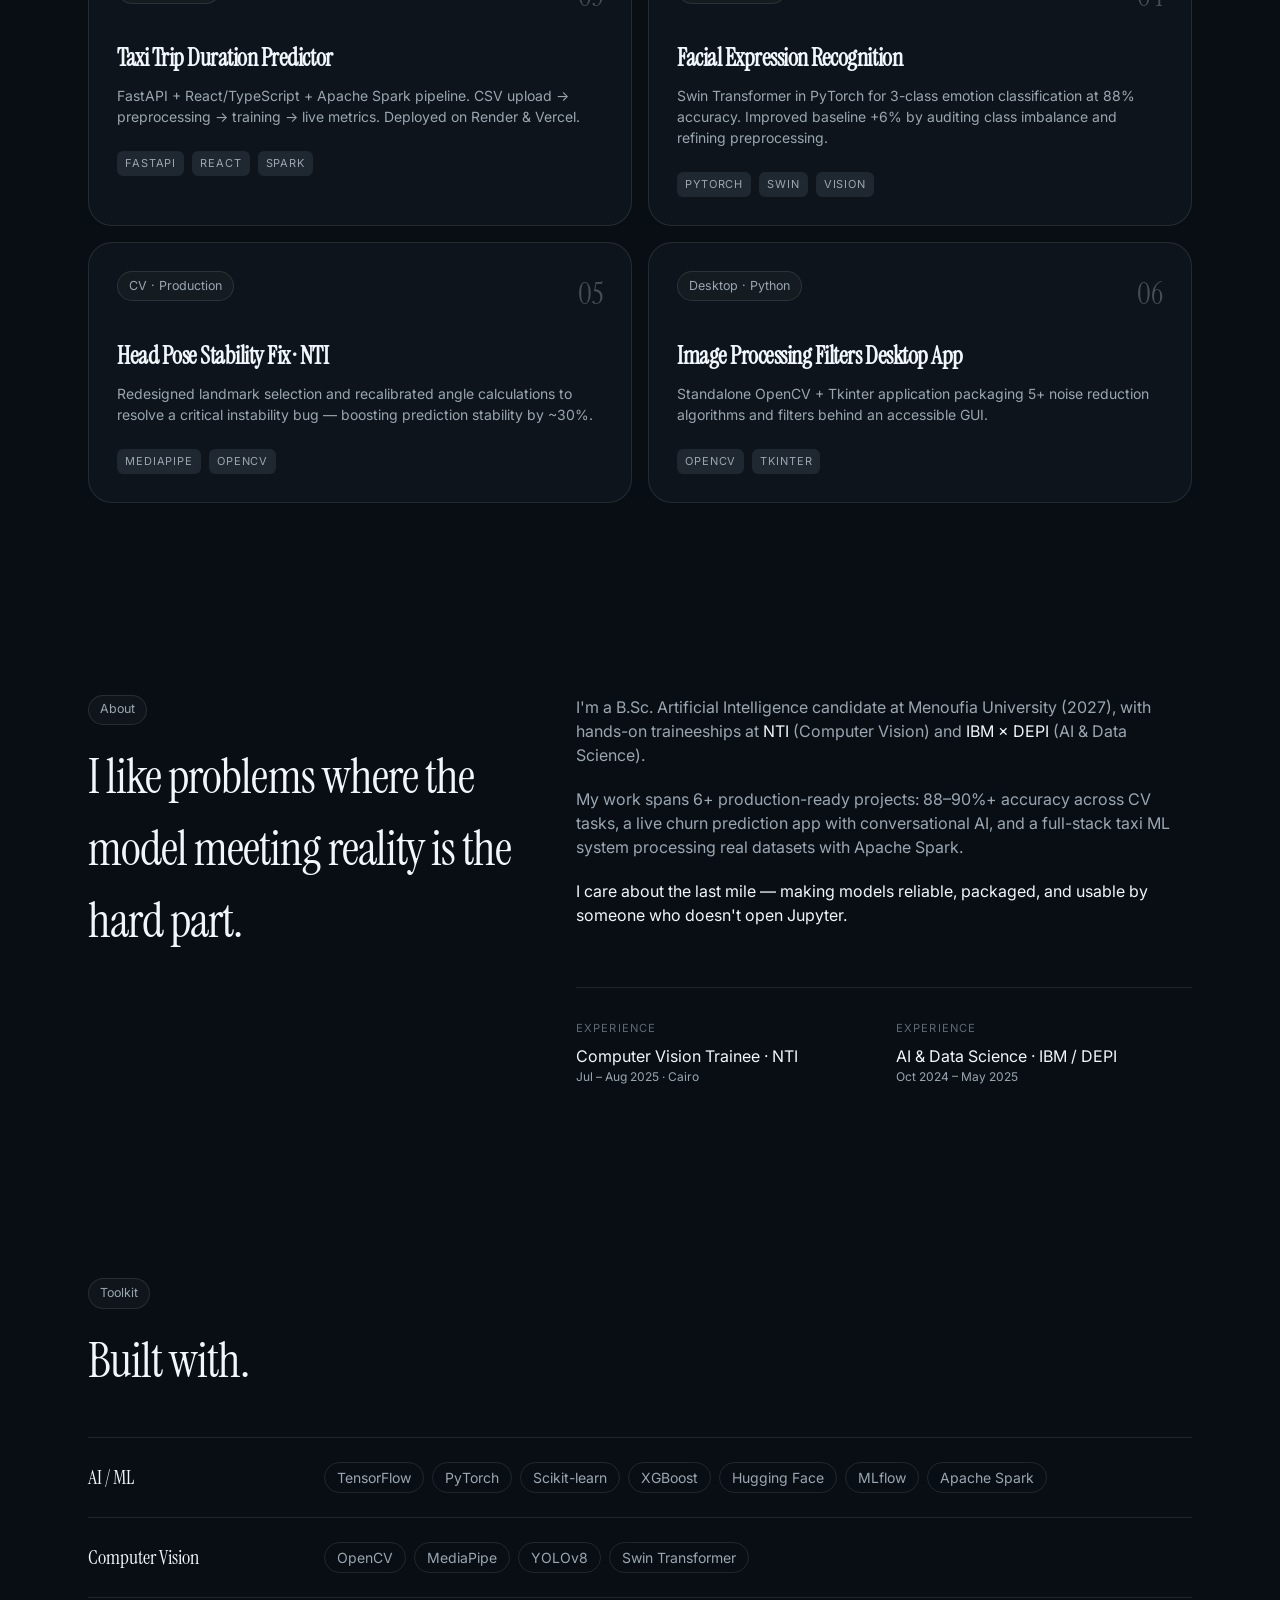
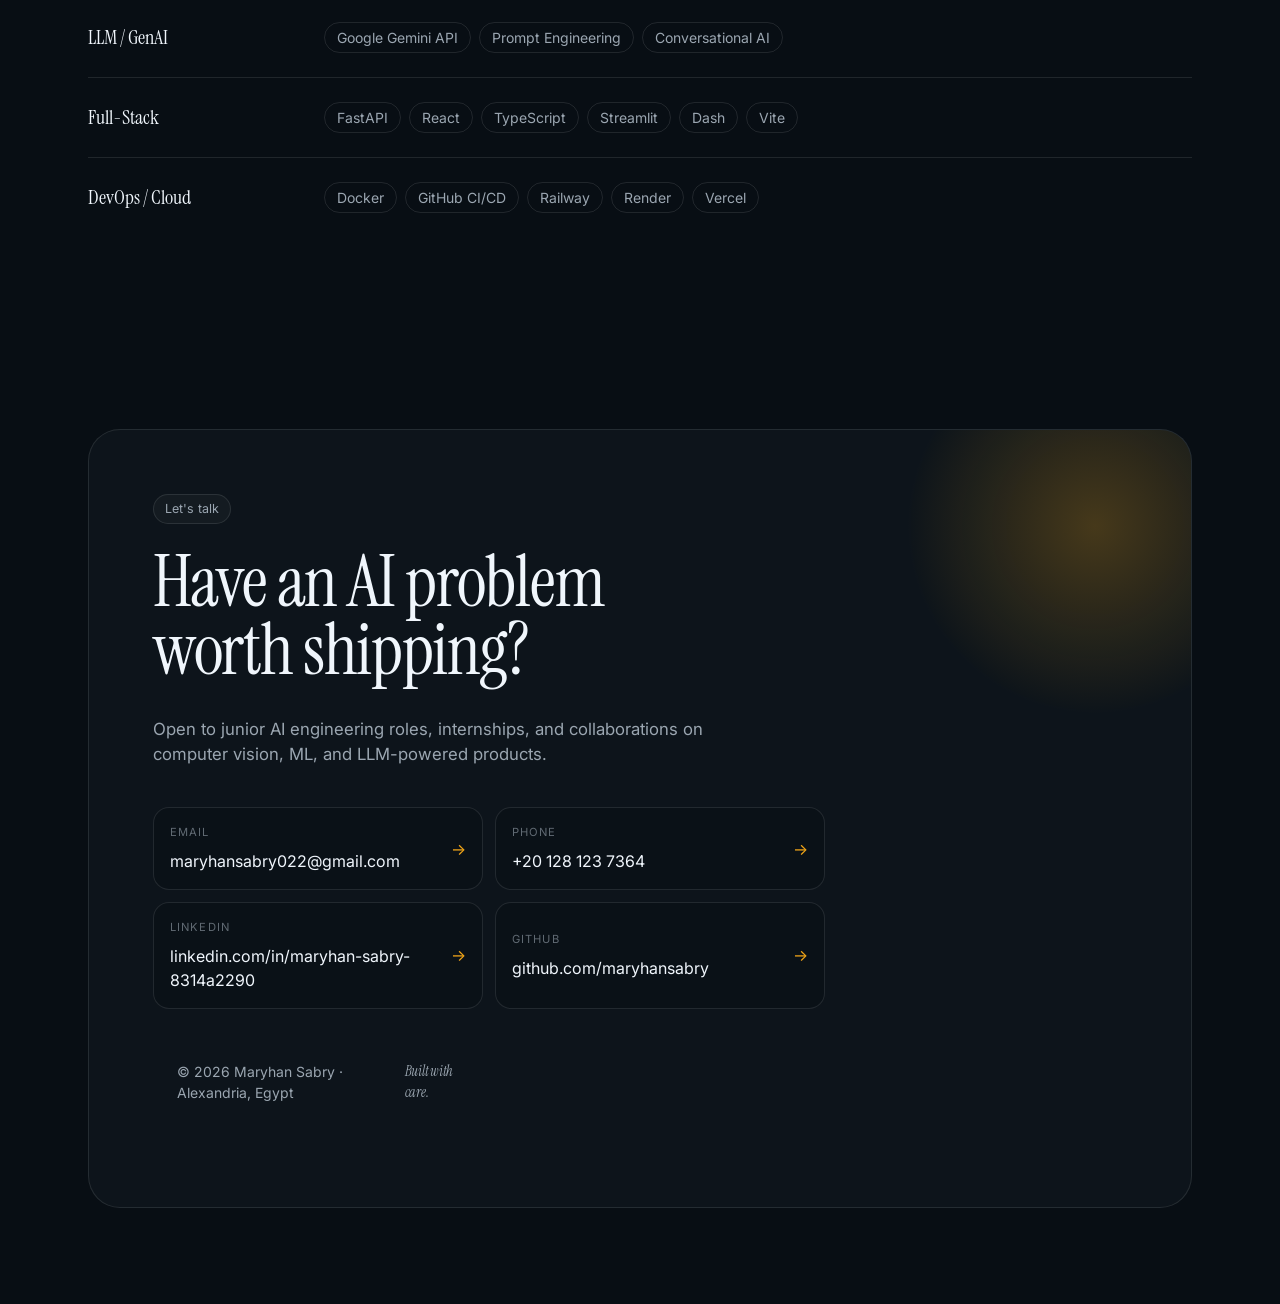
==== commit 94466b65: "Update index.html" ====
--- a/index.html
+++ b/index.html
@@ -128,7 +128,7 @@
         <a href="mailto:maryhansabry022@gmail.com" class="contact-item">
           <div><div class="kicker">Email</div><div class="mt fg">maryhansabry022@gmail.com</div></div><span class="arrow">→</span>
         </a>
-        <a href="tel:+201281237364" class="contact-item">
+        <!-- <a href="tel:+201281237364" class="contact-item"> -->
 <a href="https://wa.me/qr/5JEZKEANE3GCG1" target="_blank" class="contact-item">
   <div>
     <div class="kicker">Phone</div>
